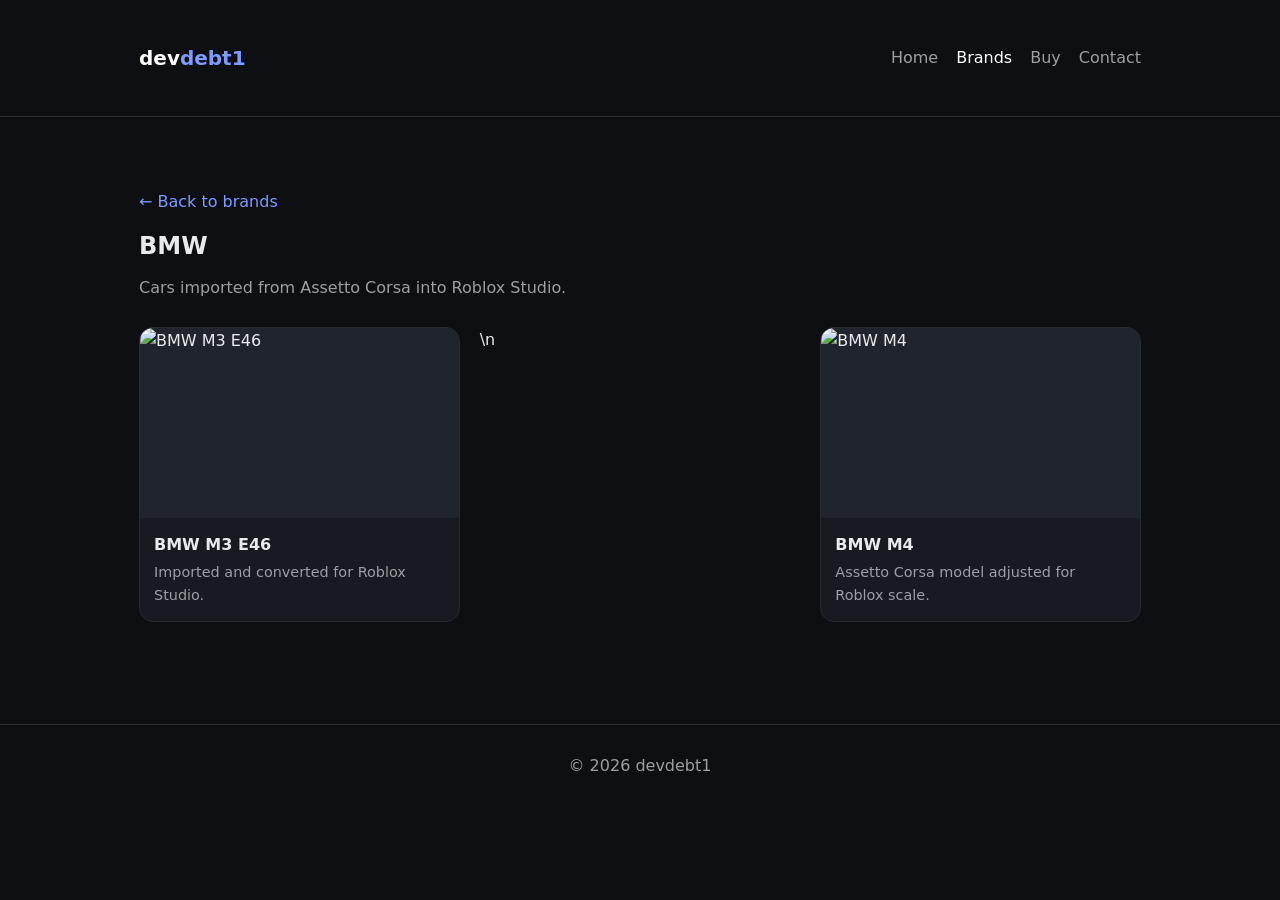
==== brand-bmw.html @ 11f6c5a1 "Add files via upload" ====
<!doctype html>
<html lang="en">
<head>
<meta charset="utf-8">
<meta name="viewport" content="width=device-width, initial-scale=1">
<title>BMW Cars — devdebt1</title>
<link rel="stylesheet" href="style.css">
</head>
<body>
<header class="site">
<div class="wrap nav">
<a class="logo" href="index.html">dev<span>debt1</span></a>
<nav class="menu">
<a href="index.html">Home</a>
<a href="brands.html" class="active">Brands</a>
<a href="buy.html">Buy</a>
<a href="contact.html">Contact</a>
</nav>
</div>
</header>
<main class="wrap">
<section style="border:none">
<p><a href="brands.html">← Back to brands</a></p>
<h1 style="margin-top:12px">BMW</h1>
<p style="color:#9aa0a6;margin-top:10px">Cars imported from Assetto Corsa into Roblox Studio.</p>
<div class="gallery" style="margin-top:26px">
<div class="car">
<img src="images/placeholder-car.jpg" alt="BMW M3 E46">
<div class="car-info"><h3>BMW M3 E46</h3><p>Imported and converted for Roblox Studio.</p></div>
</div>\n<div class="car">
<img src="images/placeholder-car.jpg" alt="BMW M4">
<div class="car-info"><h3>BMW M4</h3><p>Assetto Corsa model adjusted for Roblox scale.</p></div>
</div>
</div>
</section>
</main>
<footer>© <span id="year"></span> devdebt1</footer>
<script>document.getElementById('year').textContent=new Date().getFullYear()</script>
</body>
</html>
---- style.css ----
*{box-sizing:border-box;margin:0;padding:0}
body{background:#0e0f12;color:#e8eaed;font-family:Inter,system-ui,Arial,sans-serif;line-height:1.6}
a{color:#7c9cff;text-decoration:none}
a:hover{text-decoration:underline}
.wrap{max-width:1050px;margin:0 auto;padding:24px}
header.site{border-bottom:1px solid #262a33;padding:18px 0}
.nav{display:flex;justify-content:space-between;align-items:center;gap:16px;flex-wrap:wrap}
.logo{font-weight:800;font-size:1.25rem;color:#fff}
.logo span{color:#7c9cff}
.menu{display:flex;gap:18px;flex-wrap:wrap}
.menu a{color:#9aa0a6}
.menu a.active,.menu a:hover{color:#fff}
.hero{padding:70px 0 50px}
.hero h1{font-size:clamp(2.2rem,6vw,3.4rem);line-height:1.1}
.hero p{color:#9aa0a6;max-width:640px;margin-top:14px;font-size:1.1rem}
.btn{display:inline-block;margin-top:22px;background:#7c9cff;color:#0b0d12;font-weight:700;padding:12px 20px;border-radius:10px}
.btn:hover{text-decoration:none;filter:brightness(1.08)}
section{padding:48px 0;border-top:1px solid #262a33}
h2{font-size:1.7rem;margin-bottom:18px}
.grid{display:grid;grid-template-columns:repeat(auto-fill,minmax(230px,1fr));gap:18px}
.card{background:#171a21;border:1px solid #262a33;border-radius:14px;overflow:hidden;display:block;color:#e8eaed}
.card:hover{border-color:#7c9cff;text-decoration:none}
.card img{width:100%;height:150px;object-fit:cover;background:#20242c;display:block}
.card-body{padding:14px}
.card-body h3{font-size:1.05rem}
.card-body p{color:#9aa0a6;font-size:.92rem;margin-top:4px}
.gallery{display:grid;grid-template-columns:repeat(auto-fill,minmax(280px,1fr));gap:20px}
.car{background:#171a21;border:1px solid #262a33;border-radius:14px;overflow:hidden}
.car img{width:100%;height:190px;object-fit:cover;background:#20242c;display:block}
.car-info{padding:14px}
.car-info h3{font-size:1rem}
.car-info p{color:#9aa0a6;font-size:.9rem;margin-top:4px}
.note{background:#171a21;border:1px solid #262a33;border-left:4px solid #7c9cff;border-radius:10px;padding:16px;margin-top:18px;color:#9aa0a6}
form{display:grid;gap:14px;max-width:560px}
input,textarea{background:#171a21;border:1px solid #262a33;color:#e8eaed;padding:12px;border-radius:10px;font:inherit}
input:focus,textarea:focus{outline:2px solid #7c9cff}
footer{border-top:1px solid #262a33;padding:28px 0;color:#9aa0a6;text-align:center;margin-top:30px}
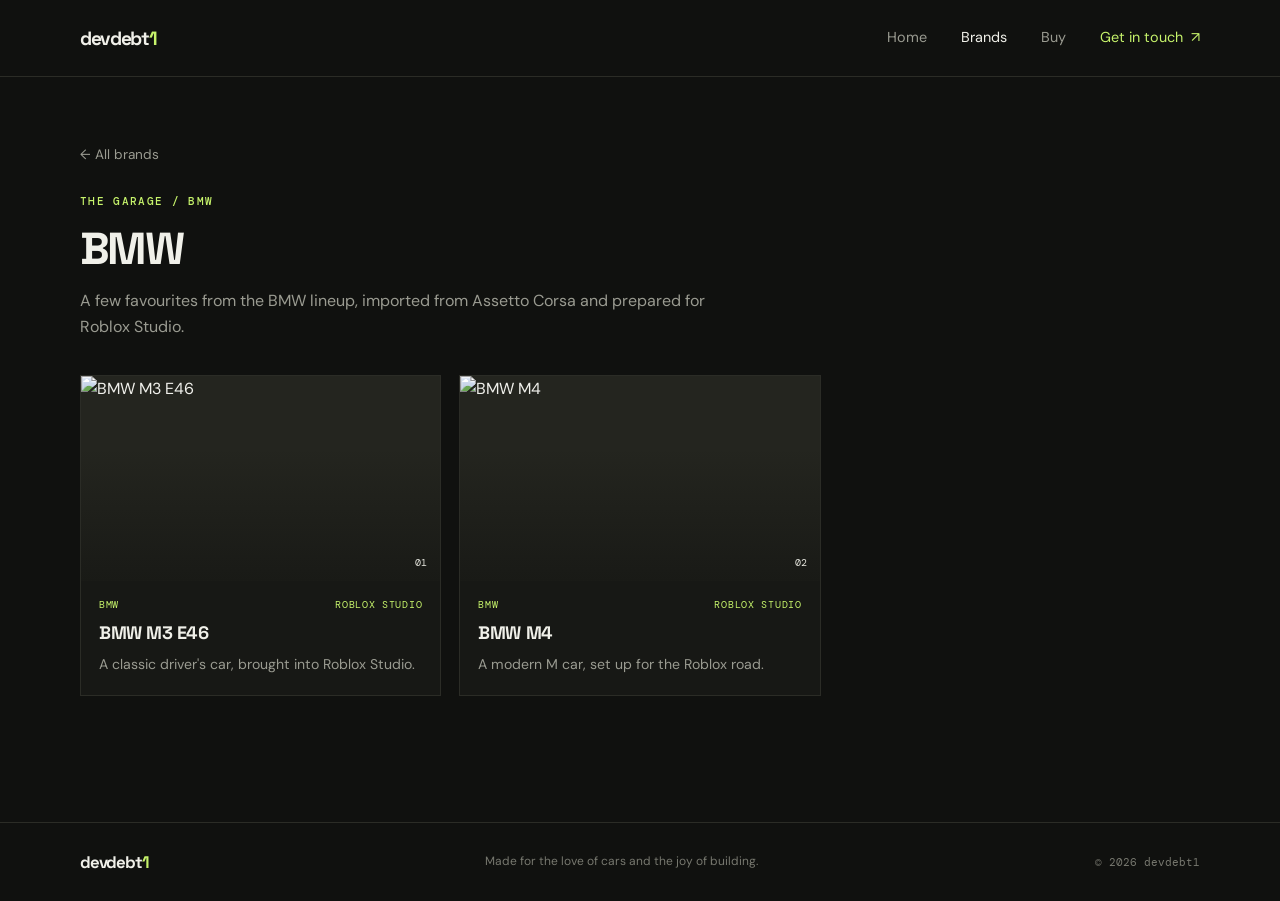
==== commit 0c8c278e: "Improve portfolio and add Discord request relay Co-authored-by: Copilot App <223556219+Copilot@users" ====
--- a/brand-bmw.html
+++ b/brand-bmw.html
@@ -1,40 +1,35 @@
 <!doctype html>
 <html lang="en">
 <head>
-<meta charset="utf-8">
-<meta name="viewport" content="width=device-width, initial-scale=1">
-<title>BMW Cars — devdebt1</title>
-<link rel="stylesheet" href="style.css">
+  <meta charset="utf-8">
+  <meta name="viewport" content="width=device-width, initial-scale=1">
+  <meta name="theme-color" content="#10110f">
+  <meta name="description" content="BMW cars imported from Assetto Corsa and converted for Roblox Studio.">
+  <title>BMW — devdebt1 garage</title>
+  <link rel="stylesheet" href="style.css">
 </head>
 <body>
-<header class="site">
-<div class="wrap nav">
-<a class="logo" href="index.html">dev<span>debt1</span></a>
-<nav class="menu">
-<a href="index.html">Home</a>
-<a href="brands.html" class="active">Brands</a>
-<a href="buy.html">Buy</a>
-<a href="contact.html">Contact</a>
-</nav>
-</div>
-</header>
-<main class="wrap">
-<section style="border:none">
-<p><a href="brands.html">← Back to brands</a></p>
-<h1 style="margin-top:12px">BMW</h1>
-<p style="color:#9aa0a6;margin-top:10px">Cars imported from Assetto Corsa into Roblox Studio.</p>
-<div class="gallery" style="margin-top:26px">
-<div class="car">
-<img src="images/placeholder-car.jpg" alt="BMW M3 E46">
-<div class="car-info"><h3>BMW M3 E46</h3><p>Imported and converted for Roblox Studio.</p></div>
-</div>\n<div class="car">
-<img src="images/placeholder-car.jpg" alt="BMW M4">
-<div class="car-info"><h3>BMW M4</h3><p>Assetto Corsa model adjusted for Roblox scale.</p></div>
-</div>
-</div>
-</section>
-</main>
-<footer>© <span id="year"></span> devdebt1</footer>
-<script>document.getElementById('year').textContent=new Date().getFullYear()</script>
+  <header class="site-header">
+    <div class="wrap nav">
+      <a class="logo" href="index.html" aria-label="devdebt1 home">devdebt<span>1</span></a>
+      <button class="menu-toggle" type="button" aria-expanded="false" aria-controls="site-menu" aria-label="Open navigation"><span></span><span></span></button>
+      <nav class="menu" id="site-menu" aria-label="Main navigation">
+        <a href="index.html">Home</a><a href="brands.html" aria-current="page">Brands</a><a href="buy.html">Buy</a><a class="nav-cta" href="contact.html">Get in touch <span aria-hidden="true">↗</span></a>
+      </nav>
+    </div>
+  </header>
+  <main class="wrap page-main">
+    <section class="page-heading brand-page-heading">
+      <a class="back-link" href="brands.html">← All brands</a>
+      <p class="eyebrow">THE GARAGE / BMW</p>
+      <h1>BMW</h1>
+      <p>A few favourites from the BMW lineup, imported from Assetto Corsa and prepared for Roblox Studio.</p>
+    </section>
+    <section class="gallery-section">
+      <div class="car-grid" data-brand-page="bmw"></div>
+    </section>
+  </main>
+  <footer class="site-footer"><div class="wrap footer-inner"><a class="logo" href="index.html">devdebt<span>1</span></a><p>Made for the love of cars and the joy of building.</p><span>© <span data-year></span> devdebt1</span></div></footer>
+  <script src="site.js"></script>
 </body>
-</html>+</html>
--- a/style.css
+++ b/style.css
@@ -1,37 +1,189 @@
-*{box-sizing:border-box;margin:0;padding:0}
-body{background:#0e0f12;color:#e8eaed;font-family:Inter,system-ui,Arial,sans-serif;line-height:1.6}
-a{color:#7c9cff;text-decoration:none}
-a:hover{text-decoration:underline}
-.wrap{max-width:1050px;margin:0 auto;padding:24px}
-header.site{border-bottom:1px solid #262a33;padding:18px 0}
-.nav{display:flex;justify-content:space-between;align-items:center;gap:16px;flex-wrap:wrap}
-.logo{font-weight:800;font-size:1.25rem;color:#fff}
-.logo span{color:#7c9cff}
-.menu{display:flex;gap:18px;flex-wrap:wrap}
-.menu a{color:#9aa0a6}
-.menu a.active,.menu a:hover{color:#fff}
-.hero{padding:70px 0 50px}
-.hero h1{font-size:clamp(2.2rem,6vw,3.4rem);line-height:1.1}
-.hero p{color:#9aa0a6;max-width:640px;margin-top:14px;font-size:1.1rem}
-.btn{display:inline-block;margin-top:22px;background:#7c9cff;color:#0b0d12;font-weight:700;padding:12px 20px;border-radius:10px}
-.btn:hover{text-decoration:none;filter:brightness(1.08)}
-section{padding:48px 0;border-top:1px solid #262a33}
-h2{font-size:1.7rem;margin-bottom:18px}
-.grid{display:grid;grid-template-columns:repeat(auto-fill,minmax(230px,1fr));gap:18px}
-.card{background:#171a21;border:1px solid #262a33;border-radius:14px;overflow:hidden;display:block;color:#e8eaed}
-.card:hover{border-color:#7c9cff;text-decoration:none}
-.card img{width:100%;height:150px;object-fit:cover;background:#20242c;display:block}
-.card-body{padding:14px}
-.card-body h3{font-size:1.05rem}
-.card-body p{color:#9aa0a6;font-size:.92rem;margin-top:4px}
-.gallery{display:grid;grid-template-columns:repeat(auto-fill,minmax(280px,1fr));gap:20px}
-.car{background:#171a21;border:1px solid #262a33;border-radius:14px;overflow:hidden}
-.car img{width:100%;height:190px;object-fit:cover;background:#20242c;display:block}
-.car-info{padding:14px}
-.car-info h3{font-size:1rem}
-.car-info p{color:#9aa0a6;font-size:.9rem;margin-top:4px}
-.note{background:#171a21;border:1px solid #262a33;border-left:4px solid #7c9cff;border-radius:10px;padding:16px;margin-top:18px;color:#9aa0a6}
-form{display:grid;gap:14px;max-width:560px}
-input,textarea{background:#171a21;border:1px solid #262a33;color:#e8eaed;padding:12px;border-radius:10px;font:inherit}
-input:focus,textarea:focus{outline:2px solid #7c9cff}
-footer{border-top:1px solid #262a33;padding:28px 0;color:#9aa0a6;text-align:center;margin-top:30px}
+@import url("https://fonts.googleapis.com/css2?family=DM+Mono:wght@400;500&family=DM+Sans:wght@400;500;600;700&family=Space+Grotesk:wght@400;500;600;700&display=swap");
+
+:root {
+  color-scheme: dark;
+  --bg: #10110f;
+  --panel: #171815;
+  --panel-raised: #1d1e1a;
+  --line: #2b2c26;
+  --text: #f0f0e9;
+  --muted: #9a9b91;
+  --accent: #c6f36b;
+  --accent-ink: #171a0f;
+  --mono: "DM Mono", "Courier New", monospace;
+  --display: "Space Grotesk", "DM Sans", sans-serif;
+}
+
+* { box-sizing: border-box; }
+html { scroll-behavior: smooth; }
+body { margin: 0; background: var(--bg); color: var(--text); font-family: "DM Sans", Arial, sans-serif; line-height: 1.6; -webkit-font-smoothing: antialiased; }
+body, button, input, textarea { font-family: "DM Sans", Arial, sans-serif; }
+a { color: inherit; text-decoration: none; }
+button, input, textarea { font: inherit; }
+button, a { -webkit-tap-highlight-color: transparent; }
+img { display: block; max-width: 100%; }
+.wrap { width: min(1120px, calc(100% - 48px)); margin-inline: auto; }
+
+.site-header { position: relative; z-index: 5; border-bottom: 1px solid var(--line); background: rgba(16, 17, 15, .94); }
+.nav { min-height: 76px; display: flex; align-items: center; justify-content: space-between; gap: 30px; }
+.logo { color: var(--text); font: 700 1.2rem var(--display); letter-spacing: -.07em; }
+.logo span { color: var(--accent); }
+.menu { display: flex; align-items: center; gap: 34px; }
+.menu a { color: var(--muted); font-size: .9rem; transition: color .18s ease; }
+.menu a:hover, .menu a[aria-current="page"] { color: var(--text); }
+.menu .nav-cta { color: var(--accent); }
+.nav-cta span { padding-left: 4px; }
+.menu-toggle { display: none; }
+
+.hero { min-height: 580px; display: grid; grid-template-columns: .88fr 1.12fr; align-items: center; gap: 48px; padding-block: 70px; }
+.hero-copy { position: relative; z-index: 1; }
+.eyebrow { margin: 0 0 16px; color: var(--muted); font: 500 .7rem var(--mono); letter-spacing: .12em; }
+.hero .eyebrow { display: flex; align-items: center; gap: 9px; color: var(--accent); }
+.status-dot { flex: 0 0 7px; width: 7px; height: 7px; border-radius: 50%; background: var(--accent); box-shadow: 0 0 12px rgba(198, 243, 107, .5); }
+h1, h2, h3, p { margin-top: 0; }
+h1, h2, h3 { font-family: var(--display); }
+.hero h1 { margin-bottom: 22px; font-size: clamp(3.2rem, 6vw, 5.4rem); line-height: .98; letter-spacing: -.075em; }
+.hero h1 span, .intro-band h2 span { color: var(--accent); }
+.hero-lede { max-width: 440px; margin-bottom: 28px; color: #b4b5ac; font-size: 1.05rem; line-height: 1.75; }
+.hero-actions, .intro-links { display: flex; align-items: center; gap: 25px; flex-wrap: wrap; }
+.button { display: inline-flex; min-height: 48px; align-items: center; justify-content: center; gap: 14px; padding: 0 18px; border: 1px solid transparent; border-radius: 4px; font-weight: 700; font-size: .88rem; transition: transform .18s ease, background .18s ease, border-color .18s ease; }
+.button:hover { transform: translateY(-2px); text-decoration: none; }
+.button-primary { background: var(--accent); color: var(--accent-ink); }
+.button-primary:hover { background: #d3ff7e; }
+.button-outline { border-color: #484a3f; color: var(--text); }
+.button-outline:hover { border-color: var(--accent); }
+.text-link { display: inline-flex; align-items: center; gap: 9px; color: var(--text); font-size: .9rem; font-weight: 600; transition: color .18s ease, gap .18s ease; }
+.text-link:hover { gap: 13px; color: var(--accent); }
+.hero-footnote { display: flex; gap: 25px; margin-top: 58px; color: #77786f; font: .62rem var(--mono); letter-spacing: .09em; }
+.hero-art { position: relative; min-height: 395px; overflow: hidden; background: #272923; }
+.hero-art img { position: absolute; width: 100%; height: 100%; object-fit: cover; filter: saturate(.72); transition: transform .6s ease; }
+.hero-art:hover img { transform: scale(1.035); }
+.hero-art-shade { position: absolute; inset: 0; background: linear-gradient(90deg, rgba(16,17,15,.1), transparent 40%), linear-gradient(0deg, rgba(16,17,15,.58), transparent 45%); }
+.image-caption, .hero-index { position: absolute; bottom: 20px; color: white; font: .65rem var(--mono); letter-spacing: .1em; }
+.image-caption { left: 20px; display: flex; align-items: center; gap: 9px; }
+.hero-index { right: 20px; color: #dedfd8; }
+.hero-index span { color: #85867e; }
+
+.section { padding-block: 66px 80px; }
+.section-heading { display: flex; justify-content: space-between; align-items: end; gap: 20px; margin-bottom: 26px; }
+.section-heading .eyebrow { margin-bottom: 8px; }
+.section-heading h2, .page-heading h1 { margin-bottom: 0; font-size: clamp(2rem, 4vw, 2.8rem); letter-spacing: -.06em; line-height: 1.1; }
+.section-heading > .text-link { margin-bottom: 7px; }
+.car-grid, .brand-grid { display: grid; grid-template-columns: repeat(3, minmax(0, 1fr)); gap: 18px; }
+.car-card, .brand-card { min-width: 0; overflow: hidden; border: 1px solid var(--line); background: var(--panel); transition: border-color .2s ease, transform .2s ease; }
+.car-card:hover, .brand-card:hover { transform: translateY(-4px); border-color: #555b3e; }
+.car-image, .brand-image { position: relative; height: 205px; overflow: hidden; background: #24251f; }
+.car-image img, .brand-image img { width: 100%; height: 100%; object-fit: cover; filter: saturate(.7); transition: transform .45s ease, filter .3s ease; }
+.car-card:hover .car-image img, .brand-card:hover .brand-image img { transform: scale(1.045); filter: saturate(.95); }
+.car-image::after, .brand-image::after { position: absolute; inset: 35% 0 0; background: linear-gradient(transparent, rgba(16,17,15,.55)); content: ""; pointer-events: none; }
+.card-index { position: absolute; z-index: 1; right: 13px; bottom: 12px; color: #e5e5dd; font: .63rem var(--mono); }
+.car-info, .brand-info { padding: 17px 18px 19px; }
+.car-meta { display: flex; align-items: center; justify-content: space-between; gap: 10px; margin-bottom: 8px; color: var(--accent); font: .63rem var(--mono); letter-spacing: .07em; text-transform: uppercase; }
+.car-info h3, .brand-info h3 { margin-bottom: 5px; font-size: 1.13rem; letter-spacing: -.025em; }
+.car-info p, .brand-info p { margin: 0; color: var(--muted); font-size: .88rem; }
+.brand-card { display: block; }
+.brand-info { display: flex; justify-content: space-between; align-items: center; gap: 10px; }
+.brand-info p { font: .68rem var(--mono); }
+.brand-arrow { color: var(--accent); transition: transform .2s ease; }
+.brand-card:hover .brand-arrow { transform: translate(3px, -3px); }
+
+.intro-band { border-block: 1px solid var(--line); background: radial-gradient(ellipse at 75% 50%, rgba(198,243,107,.07), transparent 46%), #141510; }
+.intro-inner { padding-block: 72px 76px; }
+.intro-inner .eyebrow { color: var(--accent); }
+.intro-band h2 { margin-bottom: 16px; font-size: clamp(2.4rem, 5vw, 4rem); line-height: 1.05; letter-spacing: -.07em; }
+.intro-text { max-width: 560px; margin-bottom: 26px; color: #a6a79d; }
+
+.page-main { min-height: calc(100vh - 155px); }
+.page-heading { padding-block: 64px 32px; }
+.page-heading .eyebrow { color: var(--accent); }
+.page-heading > p:last-child { max-width: 650px; margin: 15px 0 0; color: var(--muted); }
+.brand-page-heading { padding-bottom: 8px; }
+.back-link { display: inline-block; margin-bottom: 28px; color: var(--muted); font-size: .85rem; transition: color .18s ease; }
+.back-link:hover { color: var(--accent); }
+.gallery-section { padding-top: 28px; padding-bottom: 80px; }
+.gallery-empty { padding: 24px; border: 1px dashed var(--line); color: var(--muted); }
+
+.request-grid { display: grid; grid-template-columns: .76fr 1.24fr; gap: 72px; align-items: start; padding-block: 52px 84px; }
+.request-aside { position: sticky; top: 28px; }
+.request-aside h2 { margin-bottom: 12px; font-size: 1.65rem; letter-spacing: -.045em; }
+.request-aside > p { color: var(--muted); font-size: .93rem; }
+.request-note { margin-top: 25px; padding: 17px; border-left: 2px solid var(--accent); background: var(--panel); color: var(--muted); font-size: .82rem; }
+.request-note strong { display: block; margin-bottom: 5px; color: var(--text); }
+.request-form { display: grid; gap: 19px; padding: 25px; border: 1px solid var(--line); background: var(--panel); }
+.form-row { display: grid; grid-template-columns: repeat(2, minmax(0, 1fr)); gap: 15px; }
+.field { display: grid; gap: 7px; }
+.field label { color: #dedfd8; font-size: .8rem; font-weight: 600; }
+.field label span { color: #7f8077; font-weight: 400; }
+.field input, .field textarea { width: 100%; min-height: 45px; border: 1px solid #35362f; border-radius: 3px; outline: none; background: #11120f; color: var(--text); padding: 11px 12px; font-size: .9rem; transition: border-color .18s ease, box-shadow .18s ease; }
+.field textarea { min-height: 138px; resize: vertical; }
+.field input::placeholder, .field textarea::placeholder { color: #717269; }
+.field input:focus, .field textarea:focus { border-color: var(--accent); box-shadow: 0 0 0 2px rgba(198,243,107,.12); }
+.field input:invalid:not(:placeholder-shown), .field textarea:invalid:not(:placeholder-shown) { border-color: #cd7770; }
+.form-help { margin: 0; color: #77786f; font-size: .75rem; }
+.request-form .button { justify-self: start; min-width: 190px; cursor: pointer; }
+.request-form .button:disabled { cursor: wait; opacity: .7; transform: none; }
+.form-status { min-height: 1.3em; margin: -7px 0 0; color: var(--muted); font-size: .85rem; }
+.form-status[data-state="success"] { color: var(--accent); }
+.form-status[data-state="error"] { color: #e49289; }
+
+.buy-intro { max-width: 700px; padding-block: 64px 28px; }
+.buy-intro h1 { margin-bottom: 14px; font-size: clamp(2.5rem, 5vw, 4rem); letter-spacing: -.07em; line-height: 1.05; }
+.buy-intro > p:last-child { max-width: 620px; color: var(--muted); font-size: 1.02rem; }
+.buy-options { padding-block: 18px 30px; }
+.buy-option { min-height: 200px; padding: 23px; border: 1px solid var(--line); background: var(--panel); }
+.option-number { color: var(--accent); font: .68rem var(--mono); }
+.buy-option h2 { margin: 32px 0 8px; font-size: 1.25rem; letter-spacing: -.04em; }
+.buy-option p { margin-bottom: 0; color: var(--muted); font-size: .88rem; }
+.buy-next { margin: 16px 0 80px; padding: 27px; border: 1px solid var(--line); background: var(--panel); }
+.buy-next h2 { margin-bottom: 8px; font-size: 1.35rem; letter-spacing: -.04em; }
+.buy-next p { margin-bottom: 18px; color: var(--muted); }
+
+.site-footer { border-top: 1px solid var(--line); }
+.footer-inner { min-height: 78px; display: flex; align-items: center; justify-content: space-between; gap: 20px; color: #77786f; font-size: .75rem; }
+.footer-inner p { margin: 0; }
+.footer-inner > span { font: .67rem var(--mono); }
+.site-footer .logo { font-size: 1.05rem; }
+
+@media (max-width: 800px) {
+  .hero { min-height: 0; grid-template-columns: 1fr; gap: 34px; padding-block: 64px 54px; }
+  .hero-art { min-height: 350px; }
+  .hero-footnote { margin-top: 35px; }
+  .request-grid { grid-template-columns: 1fr; gap: 28px; }
+  .request-aside { position: static; }
+}
+@media (max-width: 620px) {
+  .wrap { width: min(100% - 32px, 1120px); }
+  .nav { min-height: 66px; }
+  .menu-toggle { width: 40px; height: 40px; display: grid; align-content: center; justify-items: center; gap: 5px; border: 1px solid var(--line); border-radius: 3px; background: transparent; cursor: pointer; }
+  .menu-toggle span { width: 16px; height: 1px; background: var(--text); transition: transform .18s ease; }
+  .menu-toggle[aria-expanded="true"] span:first-child { transform: translateY(3px) rotate(45deg); }
+  .menu-toggle[aria-expanded="true"] span:last-child { transform: translateY(-3px) rotate(-45deg); }
+  .menu { position: absolute; top: calc(100% + 1px); right: 0; left: 0; display: none; padding: 12px 16px 18px; border-bottom: 1px solid var(--line); background: var(--bg); }
+  .menu.is-open { display: grid; gap: 0; }
+  .menu a { padding: 12px 0; }
+  .menu .nav-cta { border-top: 1px solid var(--line); }
+  .hero { padding-top: 52px; }
+  .hero h1 { font-size: clamp(3rem, 13vw, 4.3rem); }
+  .hero-art { min-height: 270px; }
+  .hero-actions { align-items: flex-start; gap: 18px; }
+  .hero-footnote { gap: 14px; font-size: .57rem; }
+  .section { padding-block: 50px 60px; }
+  .section-heading { align-items: start; }
+  .section-heading > .text-link { margin-top: 24px; white-space: nowrap; font-size: .8rem; }
+  .car-grid, .brand-grid { grid-template-columns: 1fr; gap: 14px; }
+  .car-image, .brand-image { height: 220px; }
+  .intro-inner { padding-block: 54px 58px; }
+  .page-heading { padding-block: 50px 24px; }
+  .request-grid { padding-block: 38px 60px; }
+  .request-form { padding: 18px; }
+  .form-row { grid-template-columns: 1fr; gap: 19px; }
+  .buy-intro { padding-block: 50px 20px; }
+  .buy-option { min-height: auto; }
+  .buy-option h2 { margin-top: 24px; }
+  .buy-next { margin-bottom: 56px; padding: 20px; }
+  .footer-inner { min-height: 95px; flex-wrap: wrap; justify-content: space-between; padding-block: 18px; }
+  .footer-inner p { order: 3; width: 100%; }
+}
+@media (prefers-reduced-motion: reduce) {
+  *, *::before, *::after { scroll-behavior: auto !important; transition-duration: .01ms !important; animation-duration: .01ms !important; animation-iteration-count: 1 !important; }
+}
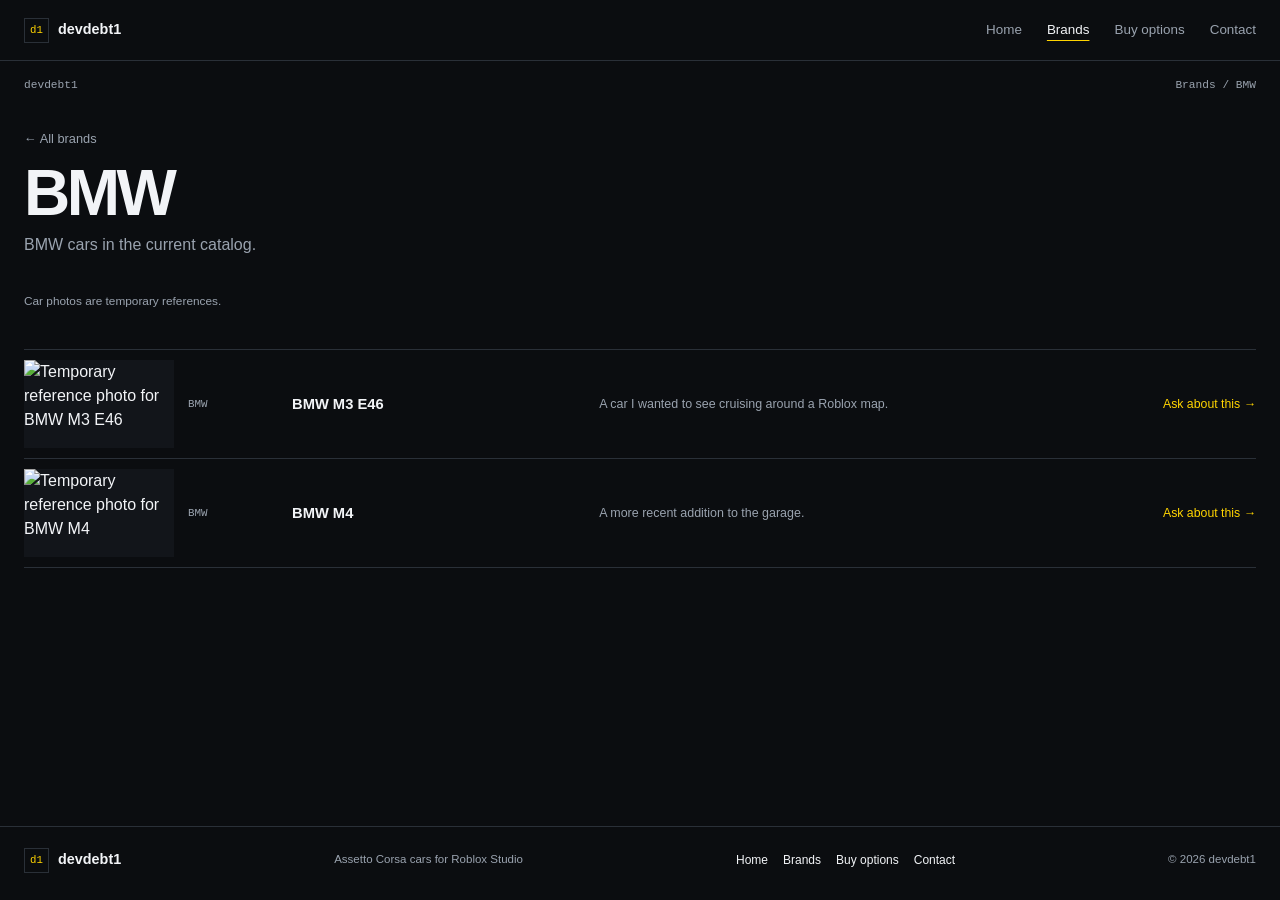
==== commit c1a89226: "Redesign portfolio as a car archive Co-authored-by: Copilot App <223556219+Copilot@users.noreply.git" ====
--- a/brand-bmw.html
+++ b/brand-bmw.html
@@ -3,33 +3,32 @@
 <head>
   <meta charset="utf-8">
   <meta name="viewport" content="width=device-width, initial-scale=1">
-  <meta name="theme-color" content="#10110f">
-  <meta name="description" content="BMW cars imported from Assetto Corsa and converted for Roblox Studio.">
+  <meta name="theme-color" content="#0b0d10">
+  <meta name="description" content="BMW cars in devdebt1's Assetto Corsa to Roblox Studio garage.">
   <title>BMW — devdebt1 garage</title>
-  <link rel="stylesheet" href="style.css">
+  <link rel="stylesheet" href="archive.css">
 </head>
 <body>
   <header class="site-header">
     <div class="wrap nav">
-      <a class="logo" href="index.html" aria-label="devdebt1 home">devdebt<span>1</span></a>
+      <a class="logo" href="index.html" aria-label="devdebt1 home"><span class="logo-mark">d1</span><span>devdebt1</span></a>
       <button class="menu-toggle" type="button" aria-expanded="false" aria-controls="site-menu" aria-label="Open navigation"><span></span><span></span></button>
-      <nav class="menu" id="site-menu" aria-label="Main navigation">
-        <a href="index.html">Home</a><a href="brands.html" aria-current="page">Brands</a><a href="buy.html">Buy</a><a class="nav-cta" href="contact.html">Get in touch <span aria-hidden="true">↗</span></a>
-      </nav>
+      <nav class="menu" id="site-menu" aria-label="Main navigation"><a href="index.html">Home</a><a href="brands.html" aria-current="page">Brands</a><a href="buy.html">Buy options</a><a href="contact.html">Contact</a></nav>
     </div>
   </header>
-  <main class="wrap page-main">
-    <section class="page-heading brand-page-heading">
+  <main class="wrap site-main">
+    <div class="page-topline"><p>devdebt1</p><p><a href="brands.html">Brands</a> / BMW</p></div>
+    <section class="page-heading brand-heading">
       <a class="back-link" href="brands.html">← All brands</a>
-      <p class="eyebrow">THE GARAGE / BMW</p>
       <h1>BMW</h1>
-      <p>A few favourites from the BMW lineup, imported from Assetto Corsa and prepared for Roblox Studio.</p>
+      <p>BMW cars in the current catalog.</p>
     </section>
-    <section class="gallery-section">
-      <div class="car-grid" data-brand-page="bmw"></div>
+    <section class="gallery-section" aria-label="BMW cars">
+      <p class="edit-hint">Car photos are temporary references.</p>
+      <div class="catalog-list" data-brand-page="bmw"></div>
     </section>
   </main>
-  <footer class="site-footer"><div class="wrap footer-inner"><a class="logo" href="index.html">devdebt<span>1</span></a><p>Made for the love of cars and the joy of building.</p><span>© <span data-year></span> devdebt1</span></div></footer>
+  <footer class="site-footer"><div class="wrap footer-inner"><a class="logo" href="index.html"><span class="logo-mark">d1</span><span>devdebt1</span></a><p>Assetto Corsa cars for Roblox Studio</p><nav class="footer-nav" aria-label="Footer navigation"><a href="index.html">Home</a><a href="brands.html">Brands</a><a href="buy.html">Buy options</a><a href="contact.html">Contact</a></nav><span>© <span data-year></span> devdebt1</span></div></footer>
   <script src="site.js"></script>
 </body>
 </html>
--- a/archive.css
+++ b/archive.css
@@ -0,0 +1,160 @@
+:root {
+  color-scheme: dark;
+  --bg: #0b0d10;
+  --surface: #12151a;
+  --text: #f2f4f7;
+  --muted: #9aa3af;
+  --line: #2a3038;
+  --accent: #ffd400;
+  --mono: "Courier New", monospace;
+  --sans: Arial, Helvetica, sans-serif;
+}
+
+* { box-sizing: border-box; }
+html { scroll-behavior: smooth; }
+body { margin: 0; background: var(--bg); color: var(--text); font: 16px/1.5 var(--sans); }
+a { color: inherit; text-decoration: none; }
+a:hover { color: var(--accent); }
+img { display: block; max-width: 100%; }
+h1, h2, h3, p { margin-top: 0; }
+button { font: inherit; }
+.wrap { width: min(1240px, calc(100% - 48px)); margin-inline: auto; }
+
+.site-header { border-bottom: 1px solid var(--line); }
+.nav { min-height: 60px; display: flex; align-items: center; justify-content: space-between; gap: 24px; }
+.logo { display: inline-flex; align-items: center; gap: 9px; font-size: .9rem; font-weight: 700; }
+.logo:hover { color: var(--text); }
+.logo-mark { display: grid; width: 25px; height: 25px; place-items: center; border: 1px solid var(--line); color: var(--accent); font: .67rem var(--mono); }
+.menu { display: flex; gap: 25px; }
+.menu a { color: var(--muted); font-size: .84rem; }
+.menu a:hover, .menu a[aria-current="page"] { color: var(--text); }
+.menu a[aria-current="page"] { text-decoration: underline; text-decoration-color: var(--accent); text-underline-offset: 6px; }
+.menu-toggle { display: none; }
+.site-main { min-height: calc(100vh - 135px); }
+.eyebrow, .page-topline { color: var(--muted); font: .7rem var(--mono); }
+.eyebrow { margin-bottom: 10px; text-transform: uppercase; }
+.page-topline { display: flex; justify-content: space-between; gap: 20px; padding-top: 18px; }
+.page-topline p { margin: 0; }
+.page-heading { padding-block: 42px 25px; }
+.page-heading h1 { margin-bottom: 10px; font-size: clamp(2.4rem, 5vw, 4.2rem); font-weight: 700; line-height: 1; letter-spacing: -.055em; }
+.page-heading > p:last-child { max-width: 620px; margin-bottom: 0; color: var(--muted); }
+.section-heading { display: flex; align-items: baseline; justify-content: space-between; gap: 20px; margin-bottom: 14px; }
+.section-heading h2 { margin: 0; font-size: 1.3rem; letter-spacing: -.02em; }
+.section-heading a { color: var(--accent); font-size: .8rem; }
+.section-block { padding-block: 24px 38px; }
+.plain-link { color: var(--accent); font-size: .84rem; text-decoration: underline; text-underline-offset: 4px; }
+.plain-link:hover { color: white; }
+.button-link { display: inline-block; padding: 9px 13px; border: 1px solid var(--accent); color: var(--accent); font-size: .83rem; }
+.button-link:hover { background: var(--accent); color: #000; }
+
+.home-hero { display: grid; grid-template-columns: 1fr minmax(280px, .8fr); gap: 32px; align-items: center; padding-block: 52px 36px; border-bottom: 1px solid var(--line); }
+.home-hero h1 { max-width: 700px; margin-bottom: 14px; font-size: clamp(2.8rem, 6vw, 5rem); line-height: .96; letter-spacing: -.06em; }
+.home-hero .intro { max-width: 560px; margin-bottom: 21px; color: var(--muted); }
+.hero-actions { display: flex; flex-wrap: wrap; gap: 10px; }
+.home-photo { margin: 0; }
+.home-photo img { width: 100%; aspect-ratio: 16 / 10; object-fit: cover; background: var(--surface); }
+.home-photo figcaption { margin-top: 6px; color: var(--muted); font: .65rem var(--mono); }
+
+.featured-grid { display: grid; grid-template-columns: repeat(3, minmax(0, 1fr)); gap: 14px; }
+.featured-item { display: grid; grid-template-columns: 88px minmax(0, 1fr); align-items: center; gap: 12px; min-width: 0; padding: 9px; border: 1px solid var(--line); background: var(--surface); }
+.featured-item img { width: 88px; height: 68px; object-fit: cover; background: var(--bg); }
+.featured-item p { margin: 0 0 2px; color: var(--muted); font: .65rem var(--mono); }
+.featured-item h3 { margin: 0 0 3px; font-size: .95rem; }
+.featured-item a { color: var(--accent); font-size: .75rem; }
+
+.catalog-list { border-top: 1px solid var(--line); }
+.catalog-row { display: grid; grid-template-columns: 92px 90px minmax(160px, .8fr) minmax(0, 1.5fr) auto; align-items: center; gap: 14px; padding: 10px 0; border-bottom: 1px solid var(--line); }
+.catalog-label { color: var(--muted); font: .68rem var(--mono); }
+.catalog-thumb { width: 92px; height: 68px; object-fit: cover; background: var(--surface); }
+.catalog-name { margin: 0; font-size: .92rem; font-weight: 600; }
+.catalog-brand { display: block; margin-top: 2px; color: var(--muted); font-size: .72rem; }
+.catalog-description { margin: 0; color: var(--muted); font-size: .78rem; }
+.catalog-action { color: var(--accent); font-size: .77rem; white-space: nowrap; }
+
+.brand-grid { display: grid; grid-template-columns: repeat(3, minmax(0, 1fr)); gap: 14px; }
+.brand-card { min-width: 0; border: 1px solid var(--line); background: var(--surface); }
+.brand-card img { width: 100%; aspect-ratio: 16 / 9; object-fit: cover; background: var(--bg); }
+.brand-card-copy { display: grid; grid-template-columns: 1fr auto; gap: 5px 12px; padding: 12px; }
+.brand-card-copy h2 { margin: 0; font-size: 1.1rem; }
+.brand-card-copy p { grid-column: 1; margin: 0; color: var(--muted); font-size: .77rem; }
+.brand-count { grid-column: 2; grid-row: 1 / span 2; align-self: center; color: var(--muted); font: .68rem var(--mono); }
+.brand-card-copy a { color: var(--accent); font-size: .77rem; text-decoration: underline; text-underline-offset: 3px; }
+.edit-hint { margin: 14px 0 38px; color: var(--muted); font-size: .74rem; }
+
+.brand-heading { padding-block: 35px 22px; }
+.back-link { display: inline-block; margin-bottom: 13px; color: var(--muted); font-size: .8rem; }
+.brand-heading h1 { margin-bottom: 8px; }
+.brand-heading p:last-child { color: var(--muted); }
+.gallery-section { padding-bottom: 46px; }
+.gallery-section .catalog-row { grid-template-columns: 150px 90px minmax(170px, .8fr) minmax(0, 1.5fr) auto; }
+.gallery-section .catalog-thumb { width: 150px; height: 88px; }
+.gallery-empty { padding-block: 18px; border-block: 1px solid var(--line); color: var(--muted); }
+
+.buy-intro { max-width: 760px; padding-bottom: 22px; }
+.request-options { border-top: 1px solid var(--line); }
+.request-option { display: grid; grid-template-columns: 46px minmax(150px, .7fr) minmax(0, 1.5fr) auto; align-items: center; gap: 16px; padding: 16px 0; border-bottom: 1px solid var(--line); }
+.request-option > span { color: var(--accent); font: .72rem var(--mono); }
+.request-option h2 { margin: 0; font-size: 1rem; }
+.request-option p { margin: 0; color: var(--muted); font-size: .81rem; }
+.buy-note { max-width: 760px; margin: 17px 0 36px; color: var(--muted); font-size: .8rem; }
+.how-list { display: grid; grid-template-columns: repeat(3, 1fr); gap: 12px; padding: 0; list-style: none; counter-reset: steps; }
+.how-list li { padding: 12px; border: 1px solid var(--line); color: var(--muted); font-size: .8rem; counter-increment: steps; }
+.how-list li::before { display: block; margin-bottom: 7px; color: var(--accent); font: .7rem var(--mono); content: "0" counter(steps); }
+
+.contact-callout { display: flex; justify-content: space-between; align-items: center; gap: 18px; margin-block: 25px 42px; padding: 16px; border: 1px solid var(--line); background: var(--surface); }
+.contact-callout p { margin: 0; color: var(--muted); font-size: .85rem; }
+.site-footer { border-top: 1px solid var(--line); }
+.footer-inner { min-height: 66px; display: flex; justify-content: space-between; align-items: center; gap: 18px; }
+.footer-inner p, .footer-inner > span { margin: 0; color: var(--muted); font-size: .72rem; }
+.footer-nav { display: flex; gap: 15px; font-size: .75rem; }
+.footer-nav a:hover { color: var(--accent); }
+
+a:focus-visible, button:focus-visible { outline: 2px solid var(--accent); outline-offset: 3px; }
+@media (prefers-reduced-motion: reduce) { html { scroll-behavior: auto; } }
+
+@media (max-width: 800px) {
+  .home-hero { grid-template-columns: 1fr 1fr; gap: 20px; }
+  .featured-grid, .brand-grid { grid-template-columns: repeat(2, minmax(0, 1fr)); }
+  .catalog-row { grid-template-columns: 82px 75px minmax(110px, .8fr) minmax(0, 1.2fr) auto; gap: 10px; }
+  .catalog-thumb { width: 82px; height: 58px; }
+  .gallery-section .catalog-row { grid-template-columns: 110px 75px minmax(130px, .8fr) minmax(0, 1.2fr) auto; }
+  .gallery-section .catalog-thumb { width: 110px; height: 70px; }
+}
+
+@media (max-width: 600px) {
+  .wrap { width: calc(100% - 32px); }
+  .nav { min-height: 56px; }
+  .menu-toggle { display: grid; width: 38px; height: 36px; align-content: center; justify-items: center; gap: 5px; border: 1px solid var(--line); background: transparent; }
+  .menu-toggle span { width: 16px; height: 1px; background: var(--text); }
+  .menu-toggle[aria-expanded="true"] span:first-child { transform: translateY(3px) rotate(45deg); }
+  .menu-toggle[aria-expanded="true"] span:last-child { transform: translateY(-3px) rotate(-45deg); }
+  .menu { position: absolute; z-index: 3; top: 56px; right: 0; left: 0; display: none; padding: 8px 16px 12px; border-bottom: 1px solid var(--line); background: var(--bg); }
+  .menu.is-open { display: grid; gap: 0; }
+  .menu a { padding: 10px 0; border-bottom: 1px solid var(--line); }
+  .menu a[aria-current="page"] { text-decoration: none; }
+  .site-header { position: relative; }
+  .page-topline { font-size: .62rem; }
+  .page-heading { padding-block: 32px 18px; }
+  .page-heading h1 { font-size: clamp(2.2rem, 11vw, 3.2rem); }
+  .home-hero { grid-template-columns: 1fr; padding-block: 35px 24px; }
+  .home-hero h1 { font-size: clamp(2.6rem, 12vw, 4rem); }
+  .home-photo img { aspect-ratio: 16 / 9; }
+  .section-block { padding-block: 19px 26px; }
+  .featured-grid, .brand-grid { grid-template-columns: 1fr; }
+  .featured-item { grid-template-columns: 82px minmax(0, 1fr); }
+  .featured-item img { width: 82px; height: 62px; }
+  .catalog-row, .gallery-section .catalog-row { grid-template-columns: 70px minmax(0, 1fr) auto; gap: 5px 10px; padding-block: 10px; }
+  .catalog-thumb, .gallery-section .catalog-thumb { grid-column: 1; grid-row: 1 / span 3; width: 70px; height: 58px; }
+  .catalog-label { grid-column: 2; grid-row: 1; }
+  .catalog-name { grid-column: 2; grid-row: 2; }
+  .catalog-description { grid-column: 2 / 4; grid-row: 3; font-size: .74rem; }
+  .catalog-action { grid-column: 3; grid-row: 1 / span 2; justify-self: end; }
+  .request-option { grid-template-columns: 32px minmax(0, 1fr) auto; gap: 7px 10px; }
+  .request-option h2 { grid-column: 2; }
+  .request-option p { grid-column: 2 / 4; }
+  .request-option .plain-link { grid-column: 3; grid-row: 1 / span 2; }
+  .how-list { grid-template-columns: 1fr; gap: 8px; }
+  .contact-callout { align-items: flex-start; flex-direction: column; }
+  .footer-inner { flex-wrap: wrap; padding-block: 13px; }
+  .footer-nav { order: 3; width: 100%; }
+}
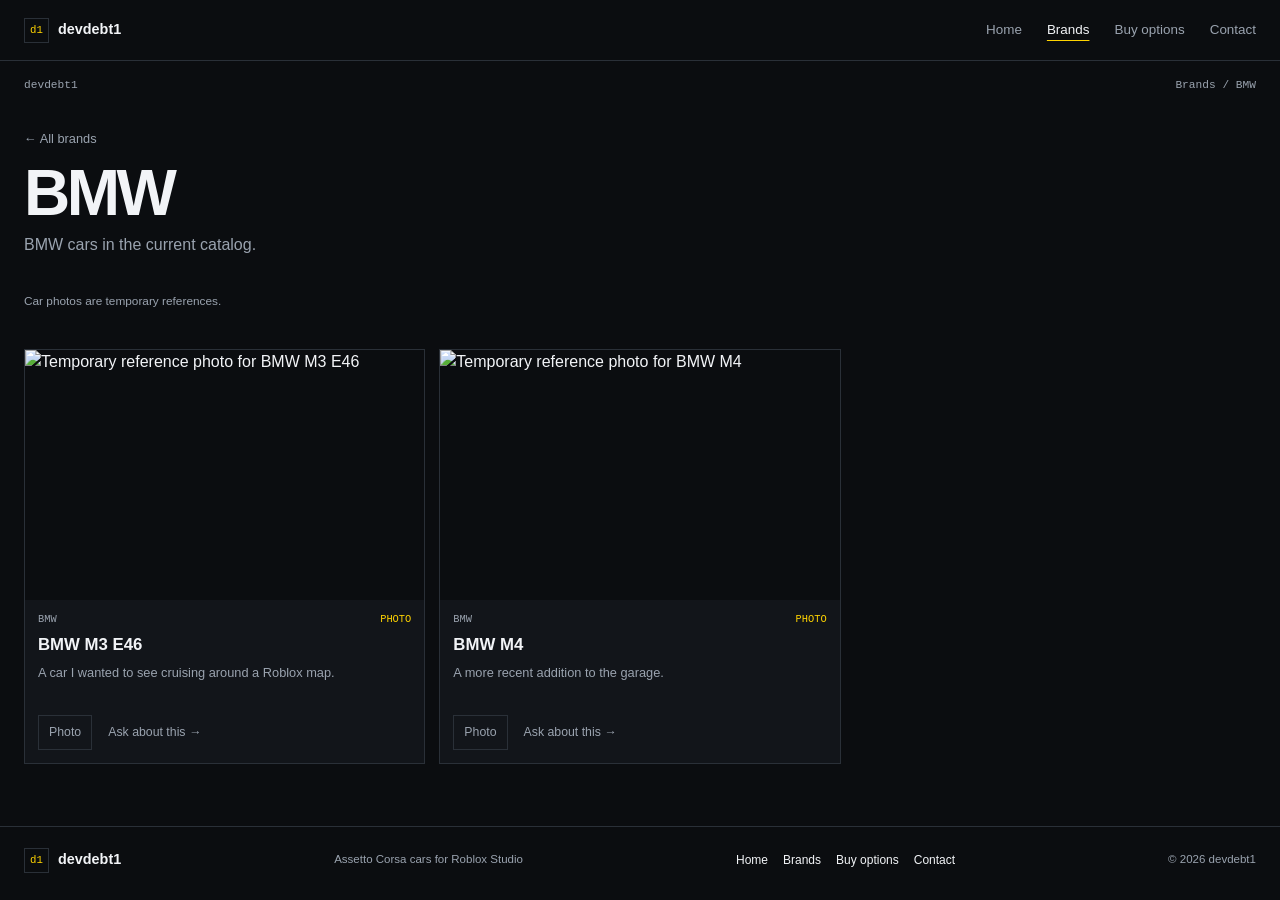
==== commit 87f45cc5: "Add rotatable Dodge Viper model preview Co-authored-by: Copilot App <223556219+Copilot@users.noreply" ====
--- a/brand-bmw.html
+++ b/brand-bmw.html
@@ -7,6 +7,14 @@
   <meta name="description" content="BMW cars in devdebt1's Assetto Corsa to Roblox Studio garage.">
   <title>BMW — devdebt1 garage</title>
   <link rel="stylesheet" href="archive.css">
+  <script type="importmap">
+    {
+      "imports": {
+        "three": "https://cdn.jsdelivr.net/npm/three@0.180.0/build/three.module.js",
+        "three/addons/": "https://cdn.jsdelivr.net/npm/three@0.180.0/examples/jsm/"
+      }
+    }
+  </script>
 </head>
 <body>
   <header class="site-header">
--- a/archive.css
+++ b/archive.css
@@ -58,22 +58,36 @@
 .featured-grid { display: grid; grid-template-columns: repeat(3, minmax(0, 1fr)); gap: 14px; }
 .featured-item { display: grid; grid-template-columns: 88px minmax(0, 1fr); align-items: center; gap: 12px; min-width: 0; padding: 9px; border: 1px solid var(--line); background: var(--surface); }
 .featured-item img { width: 88px; height: 68px; object-fit: cover; background: var(--bg); }
+.featured-model-placeholder { display: grid; width: 88px; height: 68px; place-items: center; border: 1px solid var(--line); background: radial-gradient(ellipse at center, #242a31 0%, #12151a 76%); color: var(--accent); font: .85rem var(--mono); }
 .featured-item p { margin: 0 0 2px; color: var(--muted); font: .65rem var(--mono); }
 .featured-item h3 { margin: 0 0 3px; font-size: .95rem; }
 .featured-item a { color: var(--accent); font-size: .75rem; }
 
-.catalog-list { border-top: 1px solid var(--line); }
-.catalog-row { display: grid; grid-template-columns: 92px 90px minmax(160px, .8fr) minmax(0, 1.5fr) auto; align-items: center; gap: 14px; padding: 10px 0; border-bottom: 1px solid var(--line); }
-.catalog-label { color: var(--muted); font: .68rem var(--mono); }
-.catalog-thumb { width: 92px; height: 68px; object-fit: cover; background: var(--surface); }
-.catalog-name { margin: 0; font-size: .92rem; font-weight: 600; }
-.catalog-brand { display: block; margin-top: 2px; color: var(--muted); font-size: .72rem; }
-.catalog-description { margin: 0; color: var(--muted); font-size: .78rem; }
-.catalog-action { color: var(--accent); font-size: .77rem; white-space: nowrap; }
+.catalog-list { display: grid; grid-template-columns: repeat(3, minmax(0, 1fr)); gap: 14px; }
+.car-card { min-width: 0; overflow: hidden; border: 1px solid var(--line); background: var(--surface); }
+.car-card-image { width: 100%; aspect-ratio: 16 / 10; object-fit: cover; background: var(--bg); }
+.car-card-preview-placeholder { display: flex; min-height: 0; aspect-ratio: 16 / 10; flex-direction: column; align-items: center; justify-content: center; gap: 5px; background: radial-gradient(ellipse at center, #242a31 0%, #12151a 76%); color: var(--muted); font-family: var(--mono); }
+.car-card-preview-placeholder span, .brand-card-preview-placeholder span { font-size: .64rem; letter-spacing: .12em; }
+.car-card-preview-placeholder strong { color: var(--accent); font-size: 2rem; }
+.car-card-preview-placeholder small { font-size: .66rem; }
+.car-card-copy { padding: 13px; }
+.car-card-meta { display: flex; justify-content: space-between; gap: 12px; margin-bottom: 7px; color: var(--muted); font: .65rem var(--mono); text-transform: uppercase; }
+.car-card-meta span:last-child { color: var(--accent); }
+.car-card h3 { margin: 0 0 6px; font-size: 1.05rem; }
+.car-card-copy > p { min-height: 3em; margin: 0 0 14px; color: var(--muted); font-size: .8rem; }
+.car-card-actions { display: flex; align-items: center; flex-wrap: wrap; gap: 10px 16px; }
+.car-card-model { padding: 7px 10px; border: 1px solid var(--accent); background: transparent; color: var(--accent); font-size: .77rem; cursor: pointer; }
+.car-card-model:hover, .car-card-model:focus-visible { background: var(--accent); color: #000; }
+.car-card-model--photo { border-color: var(--line); color: var(--muted); cursor: default; }
+.car-card-model--photo:hover { background: transparent; color: var(--muted); }
+.car-card-contact { color: var(--muted); font-size: .77rem; }
+.car-card-contact:hover { color: var(--accent); }
 
 .brand-grid { display: grid; grid-template-columns: repeat(3, minmax(0, 1fr)); gap: 14px; }
 .brand-card { min-width: 0; border: 1px solid var(--line); background: var(--surface); }
 .brand-card img { width: 100%; aspect-ratio: 16 / 9; object-fit: cover; background: var(--bg); }
+.brand-card-preview-placeholder { display: flex; aspect-ratio: 16 / 9; flex-direction: column; align-items: center; justify-content: center; gap: 7px; background: radial-gradient(ellipse at center, #242a31 0%, #12151a 76%); color: var(--muted); font-family: var(--mono); }
+.brand-card-preview-placeholder strong { color: var(--accent); font-size: 1rem; font-weight: 400; }
 .brand-card-copy { display: grid; grid-template-columns: 1fr auto; gap: 5px 12px; padding: 12px; }
 .brand-card-copy h2 { margin: 0; font-size: 1.1rem; }
 .brand-card-copy p { grid-column: 1; margin: 0; color: var(--muted); font-size: .77rem; }
@@ -86,9 +100,20 @@
 .brand-heading h1 { margin-bottom: 8px; }
 .brand-heading p:last-child { color: var(--muted); }
 .gallery-section { padding-bottom: 46px; }
-.gallery-section .catalog-row { grid-template-columns: 150px 90px minmax(170px, .8fr) minmax(0, 1.5fr) auto; }
-.gallery-section .catalog-thumb { width: 150px; height: 88px; }
 .gallery-empty { padding-block: 18px; border-block: 1px solid var(--line); color: var(--muted); }
+
+.model-dialog { width: min(940px, calc(100% - 28px)); max-width: none; max-height: calc(100% - 28px); padding: 18px; border: 1px solid var(--line); background: var(--bg); color: var(--text); }
+.model-dialog::backdrop { background: rgb(0 0 0 / .78); }
+.model-dialog-header { display: flex; justify-content: space-between; align-items: flex-start; gap: 18px; margin-bottom: 12px; }
+.model-dialog-header .eyebrow { margin-bottom: 4px; }
+.model-dialog-header h2 { margin: 0; font-size: clamp(1.2rem, 3vw, 1.8rem); }
+.model-dialog-close { flex: 0 0 auto; padding: 7px 10px; border: 1px solid var(--line); background: var(--surface); color: var(--text); cursor: pointer; }
+.model-dialog-close:hover { border-color: var(--accent); color: var(--accent); }
+.model-stage { width: 100%; height: clamp(280px, 58vh, 590px); overflow: hidden; background: radial-gradient(ellipse at center, #242a31 0%, #171b20 74%); }
+.model-stage canvas { display: block; width: 100%; height: 100%; }
+.model-status { margin: 10px 0; color: var(--muted); font-size: .82rem; }
+.model-dialog-help { margin: 10px 0 0; color: var(--muted); font-size: .72rem; }
+.model-dialog-close:focus-visible, .car-card-model:focus-visible { outline: 2px solid var(--accent); outline-offset: 3px; }
 
 .buy-intro { max-width: 760px; padding-bottom: 22px; }
 .request-options { border-top: 1px solid var(--line); }
@@ -115,10 +140,7 @@
 @media (max-width: 800px) {
   .home-hero { grid-template-columns: 1fr 1fr; gap: 20px; }
   .featured-grid, .brand-grid { grid-template-columns: repeat(2, minmax(0, 1fr)); }
-  .catalog-row { grid-template-columns: 82px 75px minmax(110px, .8fr) minmax(0, 1.2fr) auto; gap: 10px; }
-  .catalog-thumb { width: 82px; height: 58px; }
-  .gallery-section .catalog-row { grid-template-columns: 110px 75px minmax(130px, .8fr) minmax(0, 1.2fr) auto; }
-  .gallery-section .catalog-thumb { width: 110px; height: 70px; }
+  .catalog-list { grid-template-columns: repeat(2, minmax(0, 1fr)); }
 }
 
 @media (max-width: 600px) {
@@ -141,14 +163,13 @@
   .home-photo img { aspect-ratio: 16 / 9; }
   .section-block { padding-block: 19px 26px; }
   .featured-grid, .brand-grid { grid-template-columns: 1fr; }
+  .catalog-list { grid-template-columns: 1fr; }
   .featured-item { grid-template-columns: 82px minmax(0, 1fr); }
   .featured-item img { width: 82px; height: 62px; }
-  .catalog-row, .gallery-section .catalog-row { grid-template-columns: 70px minmax(0, 1fr) auto; gap: 5px 10px; padding-block: 10px; }
-  .catalog-thumb, .gallery-section .catalog-thumb { grid-column: 1; grid-row: 1 / span 3; width: 70px; height: 58px; }
-  .catalog-label { grid-column: 2; grid-row: 1; }
-  .catalog-name { grid-column: 2; grid-row: 2; }
-  .catalog-description { grid-column: 2 / 4; grid-row: 3; font-size: .74rem; }
-  .catalog-action { grid-column: 3; grid-row: 1 / span 2; justify-self: end; }
+  .featured-model-placeholder { width: 82px; height: 62px; }
+  .car-card-copy > p { min-height: 0; }
+  .model-dialog { padding: 13px; }
+  .model-stage { height: min(58vh, 440px); min-height: 240px; }
   .request-option { grid-template-columns: 32px minmax(0, 1fr) auto; gap: 7px 10px; }
   .request-option h2 { grid-column: 2; }
   .request-option p { grid-column: 2 / 4; }
